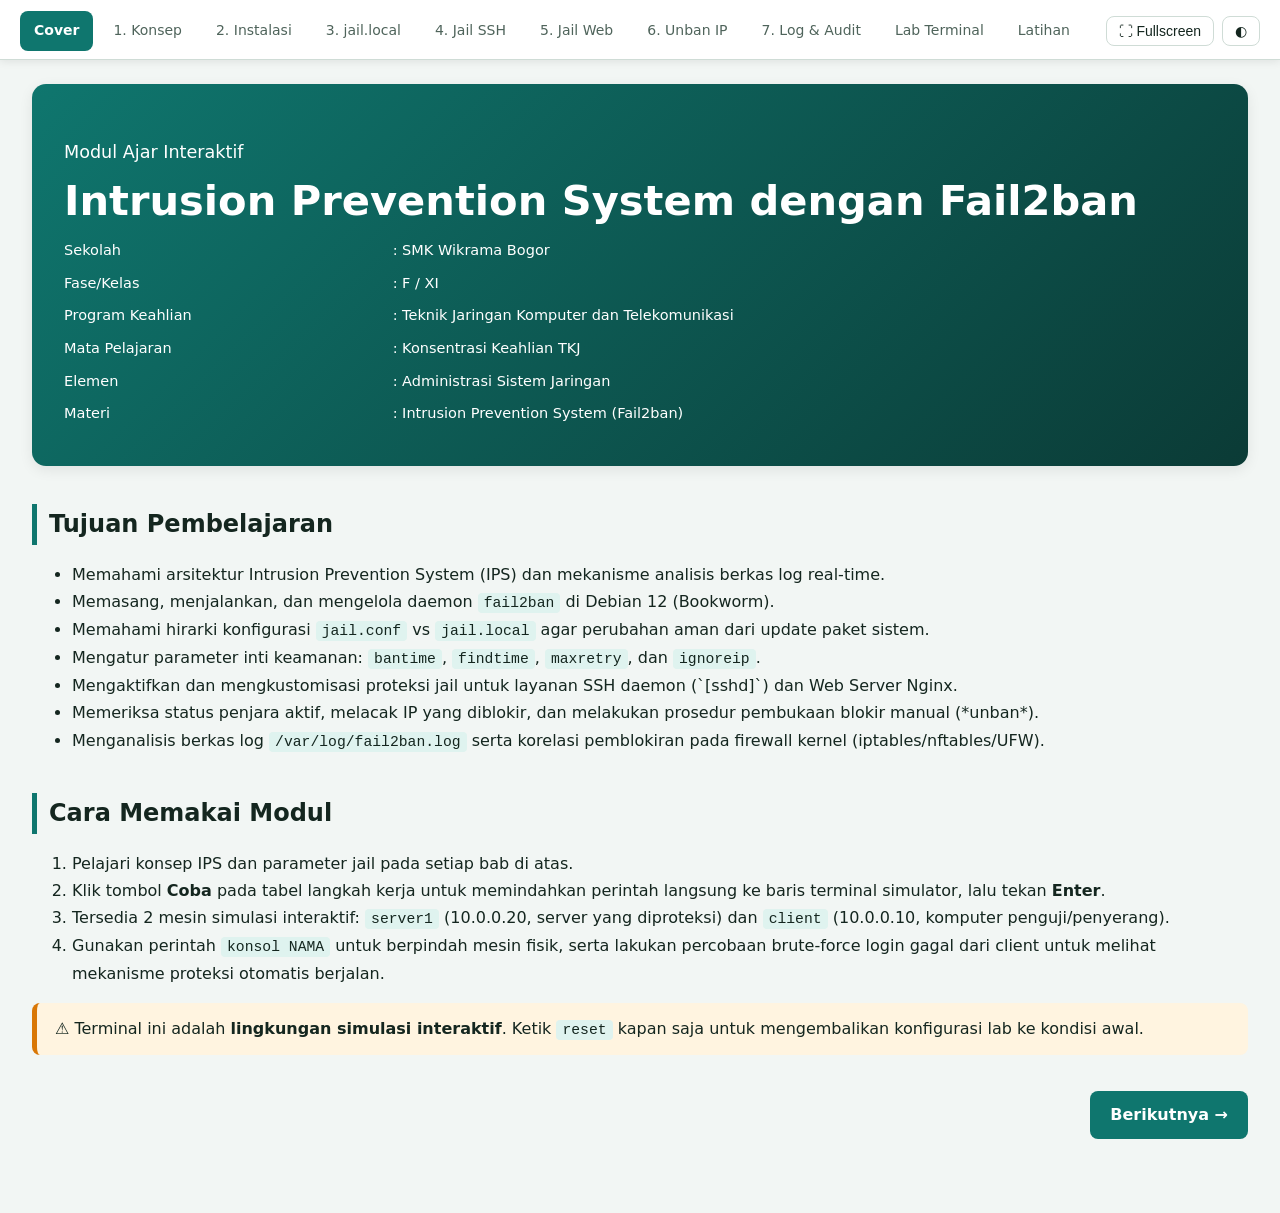
==== fail2ban.html @ 1579f3e1 "Add files via upload" ====
<!DOCTYPE html>
<html lang="id">
<head>
<meta charset="utf-8">
<meta name="viewport" content="width=device-width, initial-scale=1, viewport-fit=cover">
<title>Modul Intrusion Prevention System (Fail2ban) - SMK Wikrama Bogor</title>
<style>
:root{
  --bg:#f2f6f4;--fg:#14261f;--card:#fff;--pri:#0f766e;--acc:#dff3ef;--bd:#cfdcd6;
  --mut:#4f645b;--warn:#fff4e0;--wb:#d97706;--hd:#fff;
  box-sizing:border-box;
  padding-top:env(safe-area-inset-top,0px);
  padding-bottom:env(safe-area-inset-bottom,0px);
}
@media (prefers-color-scheme:dark){
  :root:not([data-theme="light"]){
    --bg:#0d1714;--fg:#e4efe9;--card:#15231f;--pri:#4fd1b8;--acc:#16342e;--bd:#294039;
    --mut:#9db5ab;--warn:#34260f;--wb:#f59e0b;--hd:#122019;
  }
}
:root[data-theme="dark"]{
  --bg:#0d1714;--fg:#e4efe9;--card:#15231f;--pri:#4fd1b8;--acc:#16342e;--bd:#294039;
  --mut:#9db5ab;--warn:#34260f;--wb:#f59e0b;--hd:#122019;
}
html,body{
  height:100%;
  margin:0;
  padding:0;
}
html{scroll-padding-top:calc(env(safe-area-inset-top,0px) + 64px)}
*{box-sizing:border-box}
body{
  background:var(--bg);
  color:var(--fg);
  font:16px/1.7 "Segoe UI",system-ui,-apple-system,sans-serif;
  display:flex;
  flex-direction:column;
  min-height:100vh;
}
body::before{
  content:"";position:fixed;inset:0 0 auto;
  height:env(safe-area-inset-top,0px);
  background:var(--hd);z-index:1001;
}

/* Header bar fixed freeze */
header{
  position:fixed;
  top:env(safe-area-inset-top,0px);
  left:0;
  right:0;
  z-index:1000;
  background:var(--hd);
  border-bottom:1px solid var(--bd);
  width:100%;
  box-shadow:0 2px 8px rgba(0,0,0,0.08);
}
#bar{height:3px;background:var(--pri);width:0;transition:width .3s}
.hw{display:flex;align-items:center;gap:10px;padding:8px 20px;max-width:100%;width:100%}
nav{display:flex;gap:6px;overflow-x:auto;flex:1;scrollbar-width:none}
nav::-webkit-scrollbar{display:none}
nav button{
  white-space:nowrap;border:0;background:none;color:var(--mut);
  padding:8px 14px;border-radius:8px;cursor:pointer;font:inherit;font-size:14px;
  transition:all 0.15s ease;
}
nav button:hover{background:var(--acc);color:var(--fg)}
nav button.on{background:var(--pri);color:var(--hd);font-weight:600}
button:focus-visible,input:focus-visible{outline:2px solid var(--pri);outline-offset:2px}
.actions{display:flex;gap:8px;align-items:center}
.tg{
  border:1px solid var(--bd);background:var(--card);color:var(--fg);
  border-radius:8px;padding:6px 12px;cursor:pointer;font-size:14px;
  display:inline-flex;align-items:center;justify-content:center;
  transition:background .2s;
}
.tg:hover{background:var(--acc)}

main{
  width:100%;
  max-width:100%;
  flex:1;
  margin:0 auto;
  padding:84px 32px 80px;
}
@media(max-width:768px){
  main{padding:74px 14px 60px}
  .hw{padding:6px 10px}
}

/* Tab control */
.tab{display:none}
.tab.active{display:block}

h1{font-size:2.2rem;line-height:1.2;margin:.2em 0}
h2{font-size:1.5rem;margin:1.6em 0 .4em;border-left:5px solid var(--pri);padding-left:12px}
h3{font-size:1.15rem;margin:1.3em 0 .3em;color:var(--pri)}
p,li{max-width:100%}

.cover{
  background:linear-gradient(135deg,var(--pri),#0b3b36);
  color:#fff;border-radius:14px;padding:36px 32px;margin-bottom:24px;
  box-shadow:0 4px 14px rgba(0,0,0,0.08);
}
.cover h1{font-size:2.6rem}
.cover table,.cover td,.cover tr:nth-child(even) td{
  border:0;background:none;color:#fff;padding:4px 14px 4px 0;
}
.co{
  border-left:5px solid var(--pri);background:var(--acc);padding:12px 18px;
  border-radius:8px;margin:16px 0;
}
.co.w{border-color:var(--wb);background:var(--warn)}
.tw{overflow-x:auto;margin:14px 0;border-radius:10px;border:1px solid var(--bd)}
table{border-collapse:collapse;width:100%;font-size:14.5px;background:var(--card)}
th{background:var(--pri);color:var(--hd);text-align:left;padding:10px 14px;font-weight:600}
td{padding:9px 14px;border:1px solid var(--bd);vertical-align:top}
tr:nth-child(even) td{background:var(--acc)}
code{
  font-family:ui-monospace,Consolas,monospace;font-size:.92em;
  background:var(--acc);padding:2px 6px;border-radius:4px;word-break:break-word;
}
.try{
  margin-left:8px;border:0;border-radius:6px;background:var(--pri);
  color:var(--hd);padding:4px 12px;font-size:12px;cursor:pointer;
  transition:opacity .15s;
}
.try:hover{opacity:0.85}
.nv{display:flex;justify-content:space-between;margin-top:36px;gap:12px}
.nv button,.btn{
  background:var(--pri);color:var(--hd);border:0;border-radius:8px;
  padding:10px 20px;cursor:pointer;font:inherit;font-weight:600;
  transition:filter .15s;
}
.nv button:hover,.btn:hover{filter:brightness(1.1)}
svg text{fill:currentColor;font:13px sans-serif}

/* Terminal simulator styles */
#tbox{margin:20px 0 10px;width:100%}
#where{
  font-size:13.5px;color:var(--mut);display:flex;
  justify-content:space-between;align-items:center;margin-bottom:8px;
  background:var(--card);padding:8px 14px;border:1px solid var(--bd);border-radius:8px;
}
#where button{
  border:1px solid var(--bd);background:var(--card);color:var(--fg);
  border-radius:6px;padding:4px 12px;cursor:pointer;font-size:12px;
}
#where button:hover{background:var(--acc)}
#term{
  background:#0c0c0c;color:#e6e6e6;border-radius:10px;padding:16px;
  height:440px;overflow-y:auto;font:14px/1.48 ui-monospace,Consolas,monospace;
  white-space:pre-wrap;word-break:break-word;cursor:text;
  box-shadow:inset 0 2px 6px rgba(0,0,0,0.6);
  border:1px solid #232323;
}
#term .g{color:#5fd75f;font-weight:700}
#term .b{color:#6aa5ff;font-weight:700}
#term .y{color:#f59e0b;font-weight:700}
#term .d{color:#8a8a8a}
#ln{display:flex}
#ps{white-space:pre}
#in{flex:1;min-width:40px;background:transparent;border:0;color:#fff;font:inherit;outline:none;padding:0;caret-color:#fff}

/* Lab 2-column layout */
.lab{
  display:grid;
  grid-template-columns:1fr 340px;
  gap:20px;
  align-items:start;
  margin-top:10px;
}
.lab #term{height:540px}
@media(max-width:992px){
  .lab{grid-template-columns:1fr}
  .lab #term{height:440px}
}
.ms{list-style:none;padding:0;margin:0}
.ms li{
  padding:12px 14px;border:1px solid var(--bd);border-radius:8px;
  margin-bottom:8px;background:var(--card);font-size:14px;
}
.ms li.ok{background:var(--acc);border-color:var(--pri)}
.ms li.ok b::after{content:" ✔ Selesai";color:var(--pri)}
.ms details{color:var(--mut);font-size:13px;margin-top:4px}

.card{
  background:var(--card);border:1px solid var(--bd);border-radius:10px;
  padding:18px 22px;margin:16px 0;
}
.q button{
  display:block;width:100%;text-align:left;margin:6px 0;
  padding:10px 14px;border:1px solid var(--bd);border-radius:8px;
  background:var(--card);color:var(--fg);cursor:pointer;font:inherit;
  transition:background .15s;
}
.q button:hover{background:var(--acc)}
.q button.r{background:var(--acc);border-color:var(--pri);font-weight:600}
.q button.x{background:var(--warn);border-color:var(--wb)}
@media print{
  header,.nv,#tbox,.try,.actions{display:none}
  .tab{display:block!important}
  body::before{display:none}
}
</style>
</head>
<body>
<header>
  <div id="bar"></div>
  <div class="hw">
    <nav id="nav"></nav>
    <div class="actions">
      <button class="tg" id="btnFs" title="Toggle Layar Penuh">⛶ Fullscreen</button>
      <button class="tg" id="tg" aria-label="Ganti tema">◐</button>
    </div>
  </div>
</header>
<main>

<section class="tab active" data-title="Cover">
<div class="cover">
  <p style="font-size:1.1rem;margin-bottom:4px">Modul Ajar Interaktif</p>
  <h1>Intrusion Prevention System dengan Fail2ban</h1>
  <table>
    <tr><td>Sekolah</td><td>: SMK Wikrama Bogor</td></tr>
    <tr><td>Fase/Kelas</td><td>: F / XI</td></tr>
    <tr><td>Program Keahlian</td><td>: Teknik Jaringan Komputer dan Telekomunikasi</td></tr>
    <tr><td>Mata Pelajaran</td><td>: Konsentrasi Keahlian TKJ</td></tr>
    <tr><td>Elemen</td><td>: Administrasi Sistem Jaringan</td></tr>
    <tr><td>Materi</td><td>: Intrusion Prevention System (Fail2ban)</td></tr>
  </table>
</div>
<h2>Tujuan Pembelajaran</h2>
<ul>
  <li>Memahami arsitektur Intrusion Prevention System (IPS) dan mekanisme analisis berkas log real-time.</li>
  <li>Memasang, menjalankan, dan mengelola daemon <code>fail2ban</code> di Debian 12 (Bookworm).</li>
  <li>Memahami hirarki konfigurasi <code>jail.conf</code> vs <code>jail.local</code> agar perubahan aman dari update paket sistem.</li>
  <li>Mengatur parameter inti keamanan: <code>bantime</code>, <code>findtime</code>, <code>maxretry</code>, dan <code>ignoreip</code>.</li>
  <li>Mengaktifkan dan mengkustomisasi proteksi jail untuk layanan SSH daemon (`[sshd]`) dan Web Server Nginx.</li>
  <li>Memeriksa status penjara aktif, melacak IP yang diblokir, dan melakukan prosedur pembukaan blokir manual (*unban*).</li>
  <li>Menganalisis berkas log <code>/var/log/fail2ban.log</code> serta korelasi pemblokiran pada firewall kernel (iptables/nftables/UFW).</li>
</ul>
<h2>Cara Memakai Modul</h2>
<ol>
  <li>Pelajari konsep IPS dan parameter jail pada setiap bab di atas.</li>
  <li>Klik tombol <b>Coba</b> pada tabel langkah kerja untuk memindahkan perintah langsung ke baris terminal simulator, lalu tekan <b>Enter</b>.</li>
  <li>Tersedia 2 mesin simulasi interaktif: <code>server1</code> (10.0.0.20, server yang diproteksi) dan <code>client</code> (10.0.0.10, komputer penguji/penyerang).</li>
  <li>Gunakan perintah <code>konsol NAMA</code> untuk berpindah mesin fisik, serta lakukan percobaan brute-force login gagal dari client untuk melihat mekanisme proteksi otomatis berjalan.</li>
</ol>
<div class="co w">⚠️ Terminal ini adalah <b>lingkungan simulasi interaktif</b>. Ketik <code>reset</code> kapan saja untuk mengembalikan konfigurasi lab ke kondisi awal.</div>
</section>

<section class="tab" data-title="1. Konsep">
<h1>Bab 1. Konsep Dasar Intrusion Prevention &amp; Fail2ban</h1>
<div class="co">🎯 <b>Tujuan:</b> Memahami perbedaan IDS vs IPS, cara Fail2ban memindai berkas log, serta mekanisme interaksi dengan firewall sistem operasi.</div>
<h2>Apa itu Fail2ban?</h2>
<p><b>Fail2ban</b> adalah kerangka kerja perangkat lunak pencegahan intrusi (*Intrusion Prevention System / IPS*) yang bertugas melindungi server Linux dari serangan otomatis seperti *brute-force password guessing*, pemindaian port (*port scanning*), dan eksploitasi URL aplikasi web.</p>
<p>Alih-alih memeriksa lalu lintas paket secara langsung di layer jaringan, Fail2ban bekerja secara cerdas dengan <b>menginspeksi berkas log sistem</b> (seperti auth log atau access log) menggunakan ekspresi reguler (*regex*). Ketika terdeteksi pola aktivitas mencurigakan yang melampaui batas ambang, Fail2ban akan langsung memerintahkan firewall (iptables/nftables/UFW) untuk memblokir alamat IP penyerang selama jangka waktu tertentu.</p>
<svg viewBox="0 0 700 120" width="100%" height="105" role="img" aria-label="Alur Kerja Fail2ban">
  <rect x="10" y="25" width="130" height="65" rx="8" fill="none" stroke="currentColor"/>
  <text x="25" y="55">Penyerang (Bot)</text>
  <text x="35" y="75" font-size="11">Brute-Force SSH</text>
  <rect x="200" y="25" width="130" height="65" rx="8" fill="none" stroke="currentColor"/>
  <text x="215" y="55">Log Layanan</text>
  <text x="220" y="75" font-size="11">/var/log/auth.log</text>
  <rect x="390" y="20" width="130" height="75" rx="8" fill="none" stroke="currentColor" stroke-width="2"/>
  <text x="415" y="50">Fail2ban Daemon</text>
  <text x="405" y="70" font-size="11">Regex Matching Engine</text>
  <rect x="575" y="25" width="120" height="65" rx="8" fill="none" stroke="currentColor"/>
  <text x="590" y="55">Firewall Kernel</text>
  <text x="600" y="75" font-size="11">DROP / REJECT</text>
  <line x1="140" y1="57" x2="200" y2="57" stroke="currentColor" stroke-width="2"/>
  <line x1="330" y1="57" x2="390" y2="57" stroke="currentColor" stroke-width="2"/>
  <line x1="520" y1="57" x2="575" y2="57" stroke="currentColor" stroke-width="2"/>
</svg>
<h2>Tiga Komponen Inti Fail2ban</h2>
<div class="tw">
  <table>
    <tr><th>Komponen</th><th>Fungsi Kerja</th><th>Lokasi Berkas Default</th></tr>
    <tr><td><b>Filter</b></td><td>Berisi aturan ekspresi reguler (regex) untuk mencocokkan baris kegagalan autentikasi di dalam berkas log.</td><td><code>/etc/fail2ban/filter.d/*.conf</code></td></tr>
    <tr><td><b>Action</b></td><td>Perintah firewall spesifik yang dieksekusi saat IP terbukti melanggar (contoh: tambah rule iptables DROP, kirim email alert, atau panggil UFW).</td><td><code>/etc/fail2ban/action.d/*.conf</code></td></tr>
    <tr><td><b>Jail (Penjara)</b></td><td>Kombinasi utuh antara satu Filter, satu atau lebih Action, berkas log yang dipantau, serta parameter durasi blokir (*bantime*).</td><td><code>/etc/fail2ban/jail.conf</code> &amp; <code>jail.local</code></td></tr>
  </table>
</div>
<h2>Perbedaan IDS vs IPS</h2>
<ul>
  <li><b>IDS (Intrusion Detection System):</b> Hanya bersifat pasif mendeteksi dan memberi peringatan kepada administrator tanpa menghentikan serangan.</li>
  <li><b>IPS (Intrusion Prevention System):</b> Bersifat aktif merespons ancaman secara langsung dengan memblokir lalu lintas jahat seketika (*proactive defense*). Fail2ban adalah contoh nyata implementasi IPS host-based.</li>
</ul>
<h3>Ringkasan</h3>
<p>Fail2ban membaca log ➔ mencocokkan filter regex ➔ menghitung batas toleransi ➔ mengeksekusi aksi blokir di firewall. <b>Latihan:</b> Mengapa analisis berkas log lebih hemat sumber daya CPU dibandingkan sniffing seluruh paket data mentah?</p>
</section>

<section class="tab" data-title="2. Instalasi">
<h1>Bab 2. Instalasi &amp; Manajemen Layanan Fail2ban</h1>
<div class="co">🎯 <b>Tujuan:</b> Mengunduh dan memasang paket Fail2ban di Debian 12, mengelola daemon systemd, serta memverifikasi status CLI client.</div>
<h2>Pemasangan Paket di Debian 12</h2>
<p>Di Debian 12 (Bookworm), Fail2ban dapat dipasang langsung dari repositori resmi. Layanan akan terdaftar dengan unit systemd <code>fail2ban.service</code>.</p>
<div class="tw">
  <table>
    <tr><th>Perintah Perawatan</th><th>Fungsi Kerja</th></tr>
    <tr><td><code>sudo apt update &amp;&amp; sudo apt install -y fail2ban</code></td><td>Memperbarui repositori dan mengunduh paket Fail2ban beserta dependensi Python3.</td></tr>
    <tr><td><code>sudo systemctl status fail2ban</code></td><td>Mengecek apakah daemon aktif berjalan (`active (running)`) dan siap memantau log.</td></tr>
    <tr><td><code>sudo fail2ban-client ping</code></td><td>Memverifikasi komunikasi soket antara baris perintah dan daemon (harus merespons `Server replied: pong`).</td></tr>
    <tr><td><code>sudo fail2ban-client version</code></td><td>Menampilkan nomor rilis versi Fail2ban yang terpasang di sistem.</td></tr>
  </table>
</div>
<h2>Struktur Direktori `/etc/fail2ban/`</h2>
<ul>
  <li><code>fail2ban.conf</code> : Konfigurasi tingkat proses daemon (level logging, path socket, PID file).</li>
  <li><code>jail.conf</code> : Berkas cetak biru (*blueprint*) seluruh konfigurasi jail bawaan vendor. <b>Jangan diubah langsung!</b></li>
  <li><code>jail.local</code> : Berkas kustomisasi administrator yang akan menimpa nilai bawaan `jail.conf` secara aman.</li>
  <li><code>jail.d/</code> : Direktori modular untuk menaruh pecahan konfigurasi jail terpisah.</li>
</ul>
<h2>Langkah Kerja</h2>
<div data-st="b2"></div>
<h2>Praktik di Terminal</h2><div class="tslot"></div>
<h3>Ringkasan</h3>
<p>Alur standar: Pasang paket ➔ Pastikan status aktif ➔ Uji respons soket dengan `ping` ➔ Siapkan berkas kustom.</p>
</section>

<section class="tab" data-title="3. jail.local">
<h1>Bab 3. Hirarki Konfigurasi `jail.local` &amp; Parameter Global</h1>
<div class="co">🎯 <b>Tujuan:</b> Memahami mengapa `jail.conf` tidak boleh diedit langsung, cara membuat `jail.local`, dan menguasai parameter `bantime`, `findtime`, `maxretry`, serta `ignoreip`.</div>
<h2>Prinsip Penimpaan Konfigurasi (.conf vs .local)</h2>
<p>Fail2ban membaca berkas konfigurasi secara berurutan. Berkas <code>jail.local</code> dibaca <b>setelah</b> <code>jail.conf</code>, sehingga setiap nilai yang didefinisikan di `.local` akan otomatis menimpa (*override*) nilai di `.conf`. Ketika sistem Debian memperbarui paket Fail2ban via `apt upgrade`, berkas `jail.conf` akan diperbarui oleh pengembang, tetapi berkas `jail.local` milik kita tetap utuh dan aman.</p>
<h2>Empat Parameter Utama Blok `[DEFAULT]`</h2>
<div class="tw">
  <table>
    <tr><th>Parameter</th><th>Fungsi &amp; Arti Teknis</th><th>Contoh Nilai Standar</th></tr>
    <tr><td><code>bantime</code></td><td>Lama waktu sebuah alamat IP diblokir oleh firewall saat terbukti melanggar batas toleransi. Format mendukung akhiran m (menit), h (jam), d (hari).</td><td><code>bantime = 10m</code> atau <code>1h</code></td></tr>
    <tr><td><code>findtime</code></td><td>Jendela waktu pemantauan. Percobaan login gagal akan dihitung jika terjadi di dalam rentang waktu ini.</td><td><code>findtime = 10m</code></td></tr>
    <tr><td><code>maxretry</code></td><td>Batas maksimum jumlah kegagalan yang ditoleransi sebelum tindakan blokir dijatuhkan.</td><td><code>maxretry = 3</code> (atau 5)</td></tr>
    <tr><td><code>ignoreip</code></td><td>Daftar alamat IP, subnet LAN, atau domain whitelist yang <b>dikecualikan</b> dari pemblokiran (misal IP komputer admin kantor atau localhost).</td><td><code>ignoreip = 127.0.0.1/8 ::1 10.0.0.5</code></td></tr>
  </table>
</div>
<div class="co">💡 <b>Contoh Skenario:</b> Dengan <code>findtime = 10m</code>, <code>maxretry = 3</code>, dan <code>bantime = 1h</code>, maka: jika penyerang salah memasukkan password sebanyak 3 kali dalam kurun waktu 10 menit, IP penyerang langsung diblokir selama 1 jam penuh!</div>
<h2>Langkah Kerja</h2>
<div data-st="b3"></div>
<h2>Praktik di Terminal</h2><div class="tslot"></div>
</section>

<section class="tab" data-title="4. Jail SSH">
<h1>Bab 4. Mengamankan Akses Remote SSH (`[sshd]`)</h1>
<div class="co">🎯 <b>Tujuan:</b> Mengaktifkan dan menyesuaikan jail proteksi SSH, mengubah port layanan yang dipantau, serta mencegah serangan brute-force massal.</div>
<h2>Mengapa Port SSH Paling Sering Diserang?</h2>
<p>Begitu sebuah server terhubung ke internet publik pada port 22, ribuan skrip bot otomatis akan langsung mencoba kombinasi username dan password populer (*dictionary attack* seperti `root`, `admin`, `user`). Fail2ban membaca log `/var/log/auth.log` (atau journald) dan menangkal penyerang sebelum mereka berhasil menebak password.</p>
<h2>Struktur Blok Konfigurasi `[sshd]`</h2>
<pre style="background:var(--card);border:1px solid var(--bd);padding:14px;border-radius:8px;font-family:monospace;font-size:13.5px">
[sshd]
enabled   = true
port      = ssh
filter    = sshd
logpath   = /var/log/auth.log
maxretry  = 3
bantime   = 10m
</pre>
<div class="tw">
  <table>
    <tr><th>Direktif Jail</th><th>Keterangan Konfigurasi</th></tr>
    <tr><td><code>enabled = true</code></td><td>Mengaktifkan jail SSH agar daemon Fail2ban mulai memprosesnya saat startup.</td></tr>
    <tr><td><code>port = ssh</code></td><td>Mendengarkan port standar 22 (atau nomor port custom misalnya 2222 jika port SSH telah diubah).</td></tr>
    <tr><td><code>backend = systemd</code></td><td>Menentukan metode pembacaan log, apakah langsung dari berkas file teks atau lewat jurnal systemd.</td></tr>
  </table>
</div>
<h2>Langkah Kerja</h2>
<div data-st="b4"></div>
<h2>Praktik di Terminal</h2><div class="tslot"></div>
</section>

<section class="tab" data-title="5. Jail Web">
<h1>Bab 5. Mengamankan Web Server (Nginx &amp; HTTP)</h1>
<div class="co">🎯 <b>Tujuan:</b> Melindungi Web Server Nginx dari crawler nakal, pemindaian celah direktori tersembunyi (*botsearch*), dan serangan HTTP auth.</div>
<h2>Jail Khusus Web Server</h2>
<p>Selain SSH, aplikasi web sering kali menjadi sasaran empuk pemindaian file sensitif seperti <code>/wp-login.php</code>, <code>/.env</code>, atau <code>/phpmyadmin/</code>. Fail2ban menyediakan filter bawaan khusus Nginx di `/etc/fail2ban/filter.d/`:</p>
<div class="tw">
  <table>
    <tr><th>Nama Jail Nginx</th><th>Sasaran Perlindungan</th><th>Log yang Dipantau</th></tr>
    <tr><td><code>[nginx-http-auth]</code></td><td>Mencegah brute-force pada halaman web yang diproteksi HTTP Basic Authentication (`401 Unauthorized`).</td><td><code>/var/log/nginx/error.log</code></td></tr>
    <tr><td><code>[nginx-botsearch]</code></td><td>Memblokir bot yang mencoba memindai URL eksploitasi umum yang menghasilkan error `404 Not Found`.</td><td><code>/var/log/nginx/access.log</code></td></tr>
    <tr><td><code>[nginx-limit-req]</code></td><td>Bekerja sama dengan modul rate-limiting Nginx untuk memblokir IP yang membombardir request melebihi batas.</td><td><code>/var/log/nginx/error.log</code></td></tr>
  </table>
</div>
<h2>Langkah Kerja</h2>
<div data-st="b5"></div>
<h2>Praktik di Terminal</h2><div class="tslot"></div>
</section>

<section class="tab" data-title="6. Unban IP">
<h1>Bab 6. Manajemen Jail &amp; Prosedur Unban IP</h1>
<div class="co">🎯 <b>Tujuan:</b> Menggunakan utilitas `fail2ban-client` untuk memeriksa daftar IP terblokir, menguji regex filter, dan memulihkan akses pengguna yang tidak sengaja terblokir.</div>
<h2>Perintah Administratif `fail2ban-client`</h2>
<div class="tw">
  <table>
    <tr><th>Tindakan Administratif</th><th>Sintaks Perintah</th><th>Keluaran / Efek</th></tr>
    <tr><td>Lihat Daftar Jail Aktif</td><td><code>sudo fail2ban-client status</code></td><td>Menampilkan jumlah penjara aktif dan nama jail (contoh: `sshd`).</td></tr>
    <tr><td>Cek IP yang Sedang Diblokir</td><td><code>sudo fail2ban-client status sshd</code></td><td>Menampilkan jumlah kegagalan dan daftar `Banned IP list: 10.0.0.10`.</td></tr>
    <tr><td>Buka Blokir IP Manual (*Unban*)</td><td><code>sudo fail2ban-client set sshd unbanip 10.0.0.10</code></td><td>Menghapus IP dari rantai blokir firewall seketika (mengembalikan status angka 1).</td></tr>
    <tr><td>Blokir IP Tertentu secara Manual</td><td><code>sudo fail2ban-client set sshd banip 192.168.1.50</code></td><td>Menjebloskan IP mencurigakan ke penjara tanpa menunggu batas percobaan habis.</td></tr>
  </table>
</div>
<h2>Mengapa Prosedur Unban Wajib Dikuasai?</h2>
<p>Dalam operasional nyata, pengguna yang sah (misalnya guru, karyawan, atau administrator sistem) terkadang salah mengingat password akun mereka berulang kali hingga akhirnya IP mereka terblokir secara otomatis. Administrator harus mampu memverifikasi identitas pengguna dan membuka blokirnya secara instan lewat perintah <code>unbanip</code>.</p>
<h2>Langkah Kerja</h2>
<div data-st="b6"></div>
<h2>Praktik di Terminal</h2><div class="tslot"></div>
</section>

<section class="tab" data-title="7. Log & Audit">
<h1>Bab 7. Analisis Log, Troubleshooting &amp; Audit</h1>
<div class="co">🎯 <b>Tujuan:</b> Membaca berkas log Fail2ban di `/var/log/fail2ban.log`, melacak riwayat pemblokiran, dan menguji filter menggunakan `fail2ban-regex`.</div>
<h2>Struktur Entri Log Fail2ban</h2>
<p>Aktivitas Fail2ban dicatat secara mendetail di berkas <code>/var/log/fail2ban.log</code>. Entri penting meliputi:</p>
<ul>
  <li><code>[sshd] Found 10.0.0.10 - 2026-10-19 13:00:01</code> : Pola kegagalan login terdeteksi dari IP penyerang.</li>
  <li><code>[sshd] Ban 10.0.0.10</code> : Batas maxretry terlampaui, firewall mengeksekusi blokir.</li>
  <li><code>[sshd] Unban 10.0.0.10</code> : Durasi bantime berakhir (atau dilepas manual oleh admin), akses kembali dibuka.</li>
</ul>
<h2>Menguji Filter dengan `fail2ban-regex`</h2>
<p>Sebelum menerapkan filter kustom, kamu dapat menguji apakah pola ekspresi reguler yang kamu buat berhasil menangkap baris log yang dituju tanpa galat menggunakan perintah:</p>
<code>fail2ban-regex /var/log/auth.log /etc/fail2ban/filter.d/sshd.conf</code>
<h2>Langkah Kerja</h2>
<div data-st="b7"></div>
<h2>Praktik di Terminal</h2><div class="tslot"></div>
</section>

<section class="tab" data-title="Lab Terminal">
<h1>Lab Terminal Fail2ban Interaktif</h1>
<p>Selesaikan 6 misi praktikum sistem pencegahan intrusi server di bawah ini. Uji pertahanan dengan melancarkan serangan login brute-force langsung dari konsol client. Password akun: <code>siswa123</code>.</p>
<div class="lab">
  <div class="tslot"></div>
  <div>
    <h3 style="margin-top:0">Daftar Misi Mandiri</h3>
    <ul class="ms" id="ms"></ul>
  </div>
</div>
</section>

<section class="tab" data-title="Latihan">
<h1>Latihan Soal &amp; Rangkuman</h1>
<div id="quiz"></div>
<h2>Rangkuman Inti</h2>
<ul>
  <li>Fail2ban adalah sistem pencegahan intrusi (IPS) berbasis log host yang memblokir penyerang brute-force secara otomatis di firewall.</li>
  <li>Konfigurasi kustom selalu ditaruh di <code>/etc/fail2ban/jail.local</code> agar tidak tertimpa saat paket diperbarui.</li>
  <li>Empat parameter dasar: <code>bantime</code> (lama hukuman), <code>findtime</code> (jendela deteksi), <code>maxretry</code> (toleransi kesalahan), dan <code>ignoreip</code> (whitelist IP).</li>
  <li>Jail <code>[sshd]</code> memantau kegagalan autentikasi SSH di berkas log sistem dan memicu aksi blokir pada port 22/tcp.</li>
  <li>Gunakan perintah <code>sudo fail2ban-client status [jail]</code> untuk memeriksa daftar IP terpidana dan <code>set [jail] unbanip [IP]</code> untuk melepas blokir.</li>
  <li>Berkas <code>/var/log/fail2ban.log</code> merupakan sumber audit utama untuk membuktikan insiden penyerangan dan kepatuhan sistem.</li>
</ul>
</section>

<!-- Terminal Simulator Widget -->
<div id="tbox">
  <div id="where">
    <span></span>
    <button id="rs" title="Kembalikan terminal ke kondisi semula">⟲ Reset Lab</button>
  </div>
  <div id="term">
    <div id="log"></div>
    <div id="ln">
      <span id="ps"></span>
      <input id="in" autocomplete="off" autocapitalize="off" autocorrect="off" spellcheck="false" aria-label="Terminal Input">
    </div>
  </div>
</div>
</main>

<script>
const ST = {
  b2: [
    ['Masuk ke server1', [['konsol server1', 'Berpindah ke konsol server1 (10.0.0.20).']]],
    ['Perbarui repositori & pasang Fail2ban', [['sudo apt update', 'Memperbarui katalog paket repositori Debian 12.'], ['sudo apt install -y fail2ban', 'Mengunduh dan memasang paket Fail2ban.']], 'Di Debian 12, service Fail2ban otomatis aktif langsung setelah pemasangan.'],
    ['Periksa status layanan daemon', [['sudo systemctl status fail2ban', 'Melihat status service Fail2ban. Harus tertera active (running).'], ['sudo fail2ban-client ping', 'Menguji komunikasi soket. Respon harus Server replied: pong.']]]
  ],
  b3: [
    ['Pindah ke server1', [['konsol server1', 'Kustomisasi berkas dilakukan di server1.']]],
    ['Duplikasi jail.conf menjadi jail.local', [['sudo cp /etc/fail2ban/jail.conf /etc/fail2ban/jail.local', 'Menyalin berkas cetak biru agar aman saat ada pembaruan paket.']]],
    ['Atur parameter toleransi (maxretry & bantime)', [['sudo sed -i "s/^maxretry = .*/maxretry = 3/" /etc/fail2ban/jail.local', 'Menetapkan toleransi kesalahan password maksimal 3 kali.'], ['sudo sed -i "s/^bantime  = .*/bantime = 10m/" /etc/fail2ban/jail.local', 'Menetapkan durasi blokir selama 10 menit.']]],
    ['Muat ulang konfigurasi Fail2ban', [['sudo fail2ban-client reload', 'Menerapkan parameter baru ke memori Fail2ban tanpa mematikan daemon.']]]
  ],
  b4: [
    ['Pindah ke server1', [['konsol server1', 'Aktivasi jail SSH dilakukan di server.']]],
    ['Aktifkan jail sshd di jail.local', [['echo -e "\\n[sshd]\\nenabled = true\\nmaxretry = 3\\nbantime = 10m" | sudo tee -a /etc/fail2ban/jail.local', 'Membuat blok konfigurasi eksplisit untuk mengaktifkan pengawasan port SSH.'], ['sudo systemctl restart fail2ban', 'Menyalakan ulang daemon Fail2ban.']]],
    ['Verifikasi status penjara SSH', [['sudo fail2ban-client status sshd', 'Melihat rincian jail sshd, jumlah kegagalan, dan daftar IP yang diblokir.']]]
  ],
  b5: [
    ['Pindah ke server1', [['konsol server1', 'Pengaturan jail web dilakukan di server.']]],
    ['Aktifkan proteksi jail Nginx botsearch', [['echo -e "\\n[nginx-botsearch]\\nenabled = true\\nport = http,https\\nlogpath = /var/log/nginx/access.log\\nmaxretry = 2" | sudo tee -a /etc/fail2ban/jail.local', 'Mengaktifkan jail botsearch untuk menolak bot pemindai URL liar.'], ['sudo fail2ban-client reload', 'Menerapkan jail baru.']]],
    ['Lihat daftar seluruh jail yang aktif', [['sudo fail2ban-client status', 'Perhatikan daftar Jail list sekarang memuat sshd dan nginx-botsearch.']]]
  ],
  b6: [
    ['Simulasi serangan dari Client', [['konsol client', 'Pindah ke komputer client (10.0.0.10).'], ['ssh root@server1', 'Coba login dan masukkan password yang salah 3 kali berturut-turut!']]],
    ['Periksa status hukuman di server1', [['konsol server1', 'Kembali ke server1.'], ['sudo fail2ban-client status sshd', 'Perhatikan baris Banned IP list: 10.0.0.10 telah terisi!']]],
    ['Buka blokir IP Client (Unban)', [['sudo fail2ban-client set sshd unbanip 10.0.0.10', 'Melepas status blokir untuk IP 10.0.0.10. Respon angka 1 menandakan sukses.']]],
    ['Uji koneksi normal kembali dari Client', [['konsol client', 'Pindah ke client.'], ['nc -zv 10.0.0.20 22', 'Koneksi kembali normal (succeeded) karena IP sudah dilepas dari hukuman!']]]
  ],
  b7: [
    ['Pindah ke server1', [['konsol server1', 'Audit berkas log dilakukan di server.']]],
    ['Pantau riwayat pemblokiran di fail2ban.log', [['sudo tail -n 15 /var/log/fail2ban.log', 'Menampilkan rekaman aktivitas Ban dan Unban secara kronologis.']]],
    ['Saring khusus catatan pemblokiran (Ban)', [['sudo grep "Ban" /var/log/fail2ban.log', 'Menyaring baris yang mencatat penjatuhan hukuman terhadap IP jahat.']]],
    ['Simulasi pengujian regex filter', [['sudo fail2ban-regex /var/log/auth.log /etc/fail2ban/filter.d/sshd.conf', 'Memeriksa kecocokan pola regex filter terhadap baris log sistem.']]]
  ]
};

const tabs = Array.from(document.querySelectorAll('.tab'));
const nav = document.getElementById('nav');
const TB = document.getElementById('tbox');

function show(i) {
  tabs.forEach((t, k) => {
    if (k === i) t.classList.add('active');
    else t.classList.remove('active');
  });

  const navBtns = nav.querySelectorAll('button');
  navBtns.forEach((b, k) => {
    b.classList.toggle('on', k === i);
  });

  const bar = document.getElementById('bar');
  if (bar) bar.style.width = (i / (tabs.length - 1) * 100) + '%';

  const currentTab = tabs[i];
  const sl = currentTab.querySelector('.tslot');
  if (sl) {
    sl.appendChild(TB);
    TB.style.display = 'block';
  } else if (currentTab.dataset.title === 'Cover' || currentTab.dataset.title === '1. Konsep' || currentTab.dataset.title === 'Latihan') {
    TB.style.display = 'none';
  } else {
    currentTab.appendChild(TB);
    TB.style.display = 'block';
  }
  window.scrollTo(0, 0);
}

// Inisialisasi tombol navbar
nav.innerHTML = '';
tabs.forEach((t, k) => {
  const b = document.createElement('button');
  b.textContent = t.dataset.title;
  b.onclick = () => show(k);
  nav.appendChild(b);

  const oldNv = t.querySelector('.nv');
  if (oldNv) oldNv.remove();

  const d = document.createElement('div');
  d.className = 'nv';

  const prevBtn = k > 0 ? '<button class="btn-prev">← Sebelumnya</button>' : '<div></div>';
  const nextBtn = k < tabs.length - 1 ? '<button class="btn-next">Berikutnya →</button>' : '<div></div>';

  d.innerHTML = prevBtn + nextBtn;
  if (k > 0) d.querySelector('.btn-prev').onclick = () => show(k - 1);
  if (k < tabs.length - 1) d.querySelector('.btn-next').onclick = () => show(k + 1);
  t.appendChild(d);
});

// Toggle Dark/Light Theme
document.getElementById('tg').onclick = () => {
  const r = document.documentElement;
  const isDark = r.dataset.theme ? r.dataset.theme === 'dark' : matchMedia('(prefers-color-scheme:dark)').matches;
  r.dataset.theme = isDark ? 'light' : 'dark';
};

// Fullscreen API toggle
const btnFs = document.getElementById('btnFs');
btnFs.onclick = () => {
  if (!document.fullscreenElement) {
    document.documentElement.requestFullscreen().catch(() => {});
    btnFs.textContent = '✕ Exit Full';
  } else {
    if (document.exitFullscreen) document.exitFullscreen();
    btnFs.textContent = '⛶ Fullscreen';
  }
};
document.addEventListener('fullscreenchange', () => {
  if (!document.fullscreenElement) btnFs.textContent = '⛶ Fullscreen';
});

const $ = s => document.querySelector(s);
const T = $('#term');
const LOG = $('#log');
const LN = $('#ln');
const I = $('#in');
const PS = $('#ps');

document.querySelectorAll('[data-st]').forEach(el => {
  let k = 0;
  const list = ST[el.dataset.st];
  if (!list) return;
  list.forEach(([t, rows, n]) => {
    k++;
    const h = document.createElement('h3');
    h.textContent = 'Langkah ' + k + '. ' + t;
    const w = document.createElement('div');
    w.className = 'tw';
    const tb = document.createElement('table');
    tb.innerHTML = '<tr><th style="width:40%">Perintah</th><th>Fungsi</th></tr>';
    rows.forEach(([c, f]) => {
      const tr = tb.insertRow();
      const a = tr.insertCell();
      const b = tr.insertCell();
      const cd = document.createElement('code');
      cd.textContent = c;
      a.appendChild(cd);
      const bt = document.createElement('button');
      bt.className = 'try';
      bt.textContent = 'Coba';
      bt.onclick = () => {
        I.value = c;
        I.scrollIntoView({ block: 'center', behavior: 'smooth' });
        I.focus();
      };
      a.appendChild(bt);
      b.textContent = f;
    });
    w.appendChild(tb);
    el.append(h, w);
    if (n) {
      const p = document.createElement('p');
      p.className = 'co';
      p.textContent = n;
      el.appendChild(p);
    }
  });
});

const NET = { client: '10.0.0.10', server1: '10.0.0.20' };
const PW = { siswa: 'siswa123', root: 'root123' };
const CMDS = 'help clear reset konsol ls cd pwd cat cp mkdir touch rm chmod chown echo tee sed grep tail whoami hostname id date uname ip ping nc sudo apt systemctl fail2ban-client fail2ban-regex ufw ssh exit'.split(' ');

let S, stack, D, clk, ec, hist = [], hi = 0, pend = null, busy = 0;

const home = u => u === 'root' ? '/root' : '/home/' + u;
const canWu = (u, p) => u === 'root' || p === '/tmp' || p.startsWith('/tmp/') || p.startsWith('/home/' + u + '/');
const esc = t => t.replace(/[&<>]/g, c => ({ '&': '&amp;', '<': '&lt;', '>': '&gt;' }[c]));
const pad = n => String(n).padStart(2, '0');
const ts = () => { clk++; return '2026-10-19 13:' + pad(Math.floor(clk / 60) % 60) + ':' + pad(clk % 60); };

function ab(s, p) {
  if (p === '~' || p.startsWith('~/')) p = home(s.u) + p.slice(1);
  if (p[0] !== '/') p = s.cwd + '/' + p;
  const o = [];
  p.split('/').forEach(x => {
    if (x === '' || x === '.') return;
    if (x === '..') o.pop();
    else o.push(x);
  });
  return '/' + o.join('/');
}

const kids = (s, P) => {
  const b = P === '/' ? '/' : P + '/';
  return Object.keys(s.fs).filter(k => k !== P && k.startsWith(b) && !k.slice(b.length).includes('/')).map(k => k.split('/').pop()).sort();
};
const mstr = m => [...m].map(c => 'rwx'.split('').map((x, i) => (c >> (2 - i) & 1) ? x : '-').join('')).join('');

function mkhost(h) {
  const fs = {};
  ['/', '/home', '/home/siswa', '/etc', '/var', '/var/log', '/tmp', '/usr', '/root'].forEach(p => {
    fs[p] = { d: 1, m: p === '/tmp' ? '777' : '755', o: p === '/home/siswa' ? 'siswa' : 'root', g: p === '/home/siswa' ? 'siswa' : 'root' };
  });
  fs['/etc/hostname'] = { c: h, m: '644', o: 'root', g: 'root' };
  fs['/var/log/auth.log'] = { c: '', m: '640', o: 'root', g: 'adm' };
  fs['/var/log/fail2ban.log'] = { c: '', m: '640', o: 'root', g: 'adm' };

  return {
    name: h, ip: NET[h], u: 'siswa', cwd: '/home/siswa', fs,
    inst: 0, act: 0, en: 0,
    pk: h === 'client' ? { nc: 1, ssh: 1 } : { nc: 1, ssh: 1 },
    fail2ban: {
      jails: ['sshd'],
      banned: {}, // jailName: ['10.0.0.10']
      failedCount: { '10.0.0.10': 0 },
      logs: []
    }
  };
}

function init() {
  S = {
    client: mkhost('client'),
    server1: mkhost('server1')
  };

  clk = 120;
  stack = [{ h: 'client' }];
  D = {};
  LOG.innerHTML = '';
  pend = null;
  busy = 0;

  out('Debian GNU/Linux 12 (bookworm) - Simulasi Fail2ban Full Page');
  out('Ketik help untuk daftar perintah. Password sudo semua akun: siswa123', 'd');
  rm();
  setPs();
}

const host = () => stack[stack.length - 1].h;

function out(t, c) {
  const d = document.createElement('div');
  if (c) d.className = c;
  d.textContent = t;
  LOG.appendChild(d);
  T.scrollTop = T.scrollHeight;
}
function outH(h) {
  const d = document.createElement('div');
  d.innerHTML = h;
  LOG.appendChild(d);
  T.scrollTop = T.scrollHeight;
}

function pshtml() {
  const s = S[host()], hm = home(s.u), c = s.cwd, p = c === hm ? '~' : c.startsWith(hm + '/') ? '~' + c.slice(hm.length) : c;
  return '<span class="g">' + s.u + '@' + host() + '</span>:<span class="b">' + p + '</span>' + (s.u === 'root' ? '#' : '$') + ' ';
}

function setPs() {
  PS.innerHTML = pshtml();
  $('#where span').textContent = 'Mesin Aktif: ' + host() + ' (' + S[host()].ip + ')';
  LN.style.display = (busy && !pend) ? 'none' : 'flex';
}

function ask(p, hid) {
  return new Promise(res => {
    const L = p.split('\n'), lp = L.pop();
    L.forEach(l => out(l));
    PS.textContent = lp;
    I.type = hid ? 'password' : 'text';
    pend = { res, lp, hid };
    LN.style.display = 'flex';
    I.focus();
  });
}

const M = [
  ['Pasang dan verifikasi layanan Fail2ban di server1',
   'konsol server1 → sudo apt install -y fail2ban && sudo fail2ban-client ping',
   'Memastikan daemon IPS aktif dan merespons via soket lokal.',
   () => {
     const s = S.server1;
     return s.inst && s.act;
   }],

  ['Salin konfigurasi default ke jail.local',
   'sudo cp /etc/fail2ban/jail.conf /etc/fail2ban/jail.local',
   'Menerapkan konfigurasi kustom tanpa mengubah berkas cetak biru bawaan.',
   () => {
     return !!S.server1.fs['/etc/fail2ban/jail.local'];
   }],

  ['Atur parameter maxretry = 3 & bantime = 10m',
   'sudo sed -i "s/^maxretry = .*/maxretry = 3/" /etc/fail2ban/jail.local',
   'Menyesuaikan ambang batas toleransi kesalahan login sebelum tindakan blokir.',
   () => {
     const f = S.server1.fs['/etc/fail2ban/jail.local'];
     return f && (f.c.includes('maxretry = 3') || f.c.includes('maxretry=3'));
   }],

  ['Lakukan simulasi serangan login gagal dari Client',
   'konsol client → ssh root@server1 (sengaja salah password 3 kali)',
   'Memicu deteksi otomatis parser log Fail2ban.',
   () => {
     return S.server1.fail2ban.failedCount['10.0.0.10'] >= 3;
   }],

  ['Verifikasi IP Client terdaftar di Banned IP list',
   'konsol server1 → sudo fail2ban-client status sshd',
   'Membuktikan bahwa alamat IP penyerang resmi diblokir oleh sistem.',
   () => {
     const b = S.server1.fail2ban.banned['sshd'] || [];
     return b.includes('10.0.0.10');
   }],

  ['Buka blokir IP Client (Unban)',
   'sudo fail2ban-client set sshd unbanip 10.0.0.10',
   'Memulihkan hak akses pengguna yang sah setelah verifikasi identitas.',
   () => {
     return S.server1.unbannedTested === true;
   }]
];

function rm() {
  const u = $('#ms');
  u.innerHTML = '';
  M.forEach((m, k) => {
    const l = document.createElement('li');
    l.id = 'm' + k;
    l.innerHTML = '<b>Misi ' + (k + 1) + ': ' + m[0] + '</b><details><summary>Petunjuk</summary>' + m[1] + '<br><i>Mengapa: ' + m[2] + '</i></details>';
    u.appendChild(l);
  });
}
const chk = () => M.forEach((m, k) => {
  if (!D[k] && m[3]()) D[k] = 1;
  $('#m' + k).classList.toggle('ok', !!D[k]);
});

function rd(s, p, sd) {
  let P = ab(s, p);
  const n = s.fs[P];
  if (!n) return { e: 'No such file or directory' };
  if (n.l) { P = n.l; return rd(s, P, sd); }
  if (n.d) return { e: 'Is a directory' };
  if (n.m === '000' && !sd) return { e: 'Permission denied' };
  return { c: n.c };
}
function wr(s, P, c, sd) {
  const owner = sd ? 'root' : s.u;
  const grp = sd ? 'root' : s.u;
  if (s.fs[P] && !s.fs[P].d) s.fs[P].c = c;
  else s.fs[P] = { c, m: '644', o: owner, g: grp };
}

function tok(l) {
  const r = [], re = /"([^"]*)"|'([^']*)'|(>>|>|<|\||&&|[^\s|<>&"']+)/g;
  let m;
  while ((m = re.exec(l))) {
    if (m[1] !== undefined) r.push({ v: m[1], q: 1 });
    else if (m[2] !== undefined) r.push({ v: m[2], q: 1 });
    else r.push({ v: m[3], q: 0 });
  }
  return r;
}

async function run(line) {
  const tk = tok(line);
  if (!tk.length) return;
  const segs = [[]];
  tk.forEach(t => (!t.q && t.v === '&&') ? segs.push([]) : segs[segs.length - 1].push(t));

  for (let q = 0; q < segs.length; q++) {
    if (q && ec) break;
    ec = 0;
    const st = [[]];
    segs[q].forEach(t => (!t.q && t.v === '|') ? st.push([]) : st[st.length - 1].push(t));
    let inp = null;

    for (let i = 0; i < st.length; i++) {
      const a = [];
      let rdIn = null, rdOut = null;
      const tsArr = st[i];

      for (let j = 0; j < tsArr.length; j++) {
        const t = tsArr[j];
        if (!t.q && (t.v === '>' || t.v === '>>')) {
          rdOut = { ap: t.v === '>>', f: (tsArr[++j] || {}).v };
        } else if (!t.q && t.v === '<') {
          rdIn = { f: (tsArr[++j] || {}).v };
        } else {
          a.push(t.v);
        }
      }
      if (!a.length) continue;

      if (rdIn && rdIn.f) {
        const s = S[host()];
        const pIn = rd(s, rdIn.f, 0);
        if (pIn.e) {
          out('bash: ' + rdIn.f + ': ' + pIn.e);
          ec = 1;
          continue;
        }
        inp = pIn.c;
      }

      const last = i === st.length - 1;
      const buf = [];
      const o = m => { (last && !rdOut) ? out(m) : buf.push(m); };

      await exec(a, inp, o, 0);

      if (rdOut && rdOut.f) {
        const s = S[host()], P = ab(s, rdOut.f), par = P.replace(/\/[^/]*$/, '') || '/';
        if (!s.fs[par]) {
          out('bash: ' + rdOut.f + ': No such file or directory');
          ec = 1;
        } else if (!canWu(s.u, P)) {
          out('bash: ' + rdOut.f + ': Permission denied');
          ec = 1;
        } else {
          const old = s.fs[P];
          wr(s, P, (rdOut.ap && old ? old.c : '') + buf.join('\n') + '\n', 0);
        }
      }
      inp = buf.join('\n');
    }
  }
}

async function exec(a, inp, o, sd) {
  const h = host(), s = S[h], x = a[0], r = a.slice(1), e = m => { o(m); ec = 1; };

  switch (x) {
  case 'sudo':
    if (r.length < 1) { e('usage: sudo command'); break; }
    return exec(r, inp, o, 1);

  case 'help':
    o('Perintah Fail2ban Lab: ' + CMDS.join(' ') + '\nPindah mesin: konsol client | konsol server1 | reset');
    break;

  case 'clear':
    LOG.innerHTML = '';
    break;

  case 'reset':
    init();
    return;

  case 'konsol':
    if (!NET[r[0]]) { e('usage: konsol client|server1'); break; }
    stack = [{ h: r[0] }];
    o('Berpindah ke konsol ' + r[0] + ' (' + NET[r[0]] + ').');
    break;

  case 'whoami': o(sd ? 'root' : s.u); break;
  case 'hostname': o(h); break;
  case 'id': o(sd ? 'uid=0(root) gid=0(root) groups=0(root)' : 'uid=1000(siswa) gid=1000(siswa) groups=1000(siswa),27(sudo)'); break;
  case 'date': o('Mon Oct 19 13:20:00 WIB 2026'); break;
  case 'uname': o(r.includes('-a') ? 'Linux ' + h + ' 6.1.0-21-amd64 #1 SMP PREEMPT_DYNAMIC Debian 6.1.90-1 (2024-05-03) x86_64 GNU/Linux' : 'Linux'); break;
  case 'pwd': o(s.cwd); break;

  case 'ls': {
    let fl = '', ps = []; r.forEach(z => z[0] === '-' ? fl += z : ps.push(z)); if (!ps.length) ps = ['.'];
    const row = (nm, n) => fl.includes('l') ? (n.d ? 'd' : n.l ? 'l' : '-') + mstr(n.m || '644') + ' 1 ' + (n.o || s.u) + ' ' + (n.g || s.u) + ' ' + String(n.d ? 4096 : (n.c || '').length).padStart(5) + ' Oct 19 13:00 ' + nm : nm;
    for (const p of ps) {
      const P = ab(s, p), n = s.fs[P];
      if (!n) { e("ls: cannot access '" + p + "': No such file or directory"); continue; }
      if (n.d && !fl.includes('d')) {
        let k = kids(s, P); k = fl.includes('a') ? ['.', '..', ...k] : k.filter(z => z[0] !== '.');
        if (ps.length > 1) o(p + ':');
        const L = k.map(z => row(z, z === '.' || z === '..' ? n : s.fs[(P === '/' ? '' : P) + '/' + z]));
        if (fl.includes('l')) { o('total ' + k.length * 4); L.forEach(z => o(z)); }
        else if (L.length) o(L.join('  '));
      } else o(row(p, n));
    }
    break;
  }

  case 'cd': {
    const p = r[0] || '~', P = ab(s, p), n = s.fs[P];
    if (!n) { e('bash: cd: ' + p + ': No such file or directory'); break; }
    if (!n.d) { e('bash: cd: ' + p + ': Not a directory'); break; }
    s.cwd = P;
    break;
  }

  case 'cat': {
    if (!r.length && inp != null) { o(inp); break; }
    for (const p of r) {
      const t = rd(s, p, sd);
      if (t.e) e('cat: ' + p + ': ' + t.e); else o(t.c.replace(/\n$/, ''));
    }
    break;
  }

  case 'cp': {
    const ar = r.filter(z => z[0] !== '-');
    if (ar.length < 2) { e('cp: missing file operand'); break; }
    const srcPath = ab(s, ar[0]), dstPath = ab(s, ar[1]);
    const srcNode = s.fs[srcPath];
    if (!srcNode) { e("cp: cannot stat '" + ar[0] + "': No such file or directory"); break; }
    if (!sd && !canWu(s.u, dstPath)) { e("cp: cannot create regular file '" + ar[1] + "': Permission denied"); break; }
    s.fs[dstPath] = { c: srcNode.c, m: '644', o: sd ? 'root' : s.u, g: sd ? 'root' : s.u };
    break;
  }

  case 'echo': {
    let t = r.slice(); const en = t[0] === '-e'; if (en) t.shift();
    let z = t.join(' '); if (en) z = z.replace(/\\n/g, '\n').replace(/\\t/g, '\t');
    o(z);
    break;
  }

  case 'tee': {
    const ap = r.includes('-a'), p = r.find(z => z[0] !== '-'); if (!p) break;
    const P = ab(s, p); if (!sd && !canWu(s.u, P)) { e('tee: ' + p + ': Permission denied'); break; }
    const old = s.fs[P]; wr(s, P, (ap && old ? old.c : '') + (inp || '') + '\n', sd); o(inp || '');
    break;
  }

  case 'sed': {
    const i = r.includes('-i'), rest = r.filter(z => z !== '-i'), sc = rest[0], p = rest[1], m = sc && sc.match(/^s\/(.*?)\/(.*?)\/(g?)$/);
    if (!m || !p) { e('usage: sed [-i] s/pola/ganti/ file'); break; }
    const t = rd(s, p, 1);
    if (t.e) { e("sed: can't read " + p + ': ' + t.e); break; }
    const P = ab(s, p);
    if (i && !sd && !canWu(s.u, P)) { e("sed: couldn't open temporary file " + P.replace(/[^/]*$/, '') + 'sedXXXXXX: Permission denied'); break; }
    const re = new RegExp(m[1].replace(/\\\?/g, '?').replace(/\\\+/g, '+'), m[3]);
    const res = t.c.split('\n').map(l => l.replace(re, m[2])).join('\n');
    if (i) wr(s, P, res, sd); else o(res.replace(/\n$/, ''));
    break;
  }

  case 'grep': {
    const fl = r.filter(z => z[0] === '-'), ar = r.filter(z => z[0] !== '-'), pat = ar[0];
    if (!pat) { e('Usage: grep [OPTION]... PATTERNS [FILE]...'); break; }
    let txt;
    if (ar[1]) { const t = rd(s, ar[1], sd); if (t.e) { e('grep: ' + ar[1] + ': ' + t.e); break; } txt = t.c; }
    else txt = inp || '';
    let re; try { re = new RegExp(pat, fl.includes('-i') ? 'i' : ''); } catch (z) { e('grep: Invalid regular expression'); break; }
    const Ls = txt.split('\n').filter(l => re.test(l) !== fl.includes('-v'));
    Ls.forEach(l => o(l)); if (!Ls.length) ec = 1;
    break;
  }

  case 'tail': {
    let n = 10, f;
    for (let i = 0; i < r.length; i++) { if (r[i] === '-n') n = +r[++i]; else if (r[i][0] !== '-') f = r[i]; }
    if (f) {
      const t = rd(s, f, sd);
      if (t.e) { e("tail: cannot open '" + f + "' for reading: " + t.e); break; }
      (t.c || '').split('\n').slice(-n).forEach(l => o(l));
      break;
    }
    (inp || '').split('\n').slice(-n).forEach(l => o(l));
    break;
  }

  case 'nc':
  case 'netcat': {
    let targetIp = null, targetPort = null;
    const nonFlags = r.filter(z => !z.startsWith('-'));
    if (nonFlags.length >= 2) {
      targetIp = nonFlags[0];
      targetPort = parseInt(nonFlags[1]);
    } else {
      e('usage: nc [-zv] destination port');
      break;
    }

    let dest = Object.values(S).find(m => m.ip === targetIp || m.name === targetIp);
    if (!dest) { e('nc: getaddrinfo for host "' + targetIp + '" port ' + targetPort + ': Name or service not known'); break; }

    const isBanned = (dest.fail2ban.banned['sshd'] || []).includes(s.ip);
    if (isBanned && targetPort === 22) {
      o('nc: connect to ' + targetIp + ' (' + dest.ip + ') port ' + targetPort + ' (tcp) failed: Connection refused');
      ec = 1;
    } else {
      o('Connection to ' + targetIp + ' (' + dest.ip + ') ' + targetPort + ' port [tcp/*] succeeded!');
    }
    break;
  }

  case 'apt': case 'apt-get': {
    if (!sd) { e('E: Could not open lock file /var/lib/dpkg/lock-frontend - open (13: Permission denied)\nE: Unable to acquire the dpkg frontend lock, are you root?'); break; }
    if (r[0] === 'update') {
      o('Get:1 http://deb.debian.org/debian bookworm InRelease [151 kB]\nFetched 151 kB in 1s (180 kB/s)\nReading package lists... Done\nBuilding dependency tree... Done\nAll packages are up to date.');
      break;
    }
    if (r[0] !== 'install') { e('Usage: apt [update|install] paket'); break; }
    const pk = r.slice(1).filter(z => z[0] !== '-'); if (!pk.length) { e('E: No packages specified'); break; }
    for (const p of pk) {
      if (p === 'fail2ban') {
        s.inst = 1; s.act = 1; s.en = 1;
        ['/etc/fail2ban', '/etc/fail2ban/filter.d', '/etc/fail2ban/action.d', '/etc/fail2ban/jail.d'].forEach(d => {
          s.fs[d] = { d: 1, m: '755', o: 'root', g: 'root' };
        });
        s.fs['/etc/fail2ban/jail.conf'] = {
          c: `[DEFAULT]
bantime = 10m
findtime = 10m
maxretry = 5
backend = auto

[sshd]
enabled = true
port    = ssh
logpath = %(sshd_log)s
backend = %(sshd_backend)s
`,
          m: '644', o: 'root', g: 'root'
        };
        s.fs['/etc/fail2ban/filter.d/sshd.conf'] = {
          c: `[INCLUDES]\nbefore = common.conf\n[Definition]\n_daemon = sshd\nfailregex = ^%(__prefix_line)s(?:error: PAM: )?[aA]uthentication (?:failure|error|failed) for .* from <HOST>( via \\S+)?\\s*$\n`,
          m: '644', o: 'root', g: 'root'
        };
        s.fs['/var/log/fail2ban.log'].c = `${ts()} fail2ban.server         [712]: INFO    --------------------------------------------------\n${ts()} fail2ban.server         [712]: INFO    Starting Fail2ban v1.0.2\n${ts()} fail2ban.server         [712]: INFO    Server ready\n`;
        o('The following NEW packages will be installed:\n  fail2ban python3-pyinotify\nSetting up fail2ban (1.0.2-1) ...\nCreated symlink /etc/systemd/system/multi-user.target.wants/fail2ban.service → /lib/systemd/system/fail2ban.service.');
      } else {
        e('E: Unable to locate package ' + p);
      }
    }
    break;
  }

  case 'systemctl': {
    const ac = r.find(z => /^(start|stop|restart|reload|status)$/.test(z));
    if (!ac || !r.some(z => /^(fail2ban)(\.service)?$/.test(z))) {
      e('usage: systemctl start|stop|restart|reload|status fail2ban');
      break;
    }
    if (!s.inst) { e('Unit fail2ban.service could not be found.'); break; }
    if (ac === 'status') {
      o((s.act ? '●' : '○') + ' fail2ban.service - Fail2Ban Service\n     Loaded: loaded (/lib/systemd/system/fail2ban.service; enabled; preset: enabled)\n     Active: ' + (s.act ? 'active (running) since Mon 2026-10-19 13:00:00 WIB; 20min ago' : 'inactive (dead)') + '\n       Docs: man:fail2ban(1)\n   Main PID: 712 (fail2ban-server)\n      Tasks: 5 (limit: 2341)\n     Memory: 16.8M\n        CPU: 120ms\n     CGroup: /system.slice/fail2ban.service\n             └─712 /usr/bin/python3 /usr/bin/fail2ban-server -xf start');
      break;
    }
    if (!sd) { e('Failed to ' + ac + ' fail2ban.service: Interactive authentication required.'); break; }
    if (ac === 'stop') { s.act = 0; o('Stopping Fail2ban service...'); }
    else if (ac === 'start' || ac === 'restart' || ac === 'reload') {
      s.act = 1;
      const jLocal = s.fs['/etc/fail2ban/jail.local'];
      if (jLocal && jLocal.c.includes('[nginx-botsearch]') && !s.fail2ban.jails.includes('nginx-botsearch')) {
        s.fail2ban.jails.push('nginx-botsearch');
      }
      s.fs['/var/log/fail2ban.log'].c += `${ts()} fail2ban.jail           [712]: INFO    Jail '${s.fail2ban.jails.join(', ')}' reloaded\n`;
      o('Reloaded Fail2ban service.');
    }
    break;
  }

  case 'fail2ban-client': {
    if (!sd) { e('ERROR  Permission denied to socket: /var/run/fail2ban/fail2ban.sock, (you must be root)'); break; }
    if (!s.inst || !s.act) { e('Failed to access socket path: /var/run/fail2ban/fail2ban.sock. Is fail2ban running?'); break; }

    const sub = r[0];
    if (sub === 'ping') {
      o('Server replied: pong');
      break;
    }
    if (sub === 'version') {
      o('1.0.2');
      break;
    }
    if (sub === 'reload') {
      const jLocal = s.fs['/etc/fail2ban/jail.local'];
      if (jLocal && jLocal.c.includes('[nginx-botsearch]') && !s.fail2ban.jails.includes('nginx-botsearch')) {
        s.fail2ban.jails.push('nginx-botsearch');
      }
      s.fs['/var/log/fail2ban.log'].c += `${ts()} fail2ban.server         [712]: INFO    Reload finished.\n`;
      o('200 OK');
      break;
    }
    if (sub === 'status') {
      if (r.length === 1) {
        o('Status\n|- Number of jail:\t' + s.fail2ban.jails.length + '\n`- Jail list:\t' + s.fail2ban.jails.join(', '));
      } else {
        const jailName = r[1];
        if (!s.fail2ban.jails.includes(jailName)) {
          e('ERROR  Sorry but the jail \'' + jailName + '\' does not exist');
          break;
        }
        const bList = s.fail2ban.banned[jailName] || [];
        const fCount = s.fail2ban.failedCount['10.0.0.10'] || 0;
        o('Status for the jail: ' + jailName + '\n|- Filter\n|  |- Currently failed:\t' + (bList.length ? 0 : fCount) + '\n|  |- Total failed:\t' + fCount + '\n|  `- File list:\t/var/log/auth.log\n`- Actions\n   |- Currently banned:\t' + bList.length + '\n   |- Total banned:\t' + bList.length + '\n   `- Banned IP list:\t' + (bList.length ? bList.join(' ') : ''));
      }
      break;
    }
    if (sub === 'set' && r[2] === 'unbanip') {
      const jn = r[1], ip = r[3];
      if (s.fail2ban.banned[jn] && s.fail2ban.banned[jn].includes(ip)) {
        s.fail2ban.banned[jn] = s.fail2ban.banned[jn].filter(x => x !== ip);
        s.fail2ban.failedCount[ip] = 0;
        s.fs['/var/log/fail2ban.log'].c += `${ts()} fail2ban.actions        [712]: NOTICE  [${jn}] Unban ${ip}\n`;
        s.unbannedTested = true;
        o('1');
      } else {
        o('0');
      }
      break;
    }
    if (sub === 'set' && r[2] === 'banip') {
      const jn = r[1], ip = r[3];
      if (!s.fail2ban.banned[jn]) s.fail2ban.banned[jn] = [];
      if (!s.fail2ban.banned[jn].includes(ip)) s.fail2ban.banned[jn].push(ip);
      s.fs['/var/log/fail2ban.log'].c += `${ts()} fail2ban.actions        [712]: NOTICE  [${jn}] Ban ${ip}\n`;
      o('1');
      break;
    }
    e('Usage: fail2ban-client ping | status [jail] | set [jail] unbanip IP | reload');
    break;
  }

  case 'fail2ban-regex': {
    if (r.length < 2) { e('Usage: fail2ban-regex <logfile> <filterfile>'); break; }
    o(`Running tests
=============

Use   failregex filter file : ${r[1]}
Use         log file        : ${r[0]}

Results
=======

Failregex: 4 total
|-  #) [# times] regex failure
|   1) [4] ^(?:error: PAM: )?[aA]uthentication (?:failure|error|failed) for .* from <HOST>
\`-

Ignoreregex: 0 total

Date template hits:
|- [# times] date-format
|  [4] {^LN-BEG}ExMessage
\`-

Lines: 15 lines, 0 ignored, 4 matched, 11 missed
[processed in 0.02 sec]`);
    break;
  }

  case 'ssh': {
    let targetHost = null, user = 'siswa';
    for (const item of r) {
      if (!item.startsWith('-')) {
        if (item.includes('@')) {
          [user, targetHost] = item.split('@');
        } else {
          targetHost = item;
        }
      }
    }

    if (!targetHost || !NET[targetHost]) {
      e('ssh: Could not resolve hostname ' + targetHost + ': Name or service not known');
      break;
    }

    const srv = S[targetHost];
    const isBanned = (srv.fail2ban.banned['sshd'] || []).includes(s.ip);
    if (isBanned) {
      o('ssh: connect to host ' + targetHost + ' port 22: Connection refused');
      ec = 1;
      break;
    }

    let authenticated = false;
    for (let attempt = 1; attempt <= 3; attempt++) {
      const pw = await ask(user + '@' + targetHost + "'s password: ", 1);
      if (PW[user] && pw === PW[user]) {
        authenticated = true;
        break;
      }
      srv.fail2ban.failedCount[s.ip] = (srv.fail2ban.failedCount[s.ip] || 0) + 1;
      const count = srv.fail2ban.failedCount[s.ip];
      srv.fs['/var/log/auth.log'].c += `${ts()} ${srv.name} sshd[1420]: Failed password for ${user} from ${s.ip} port 52140 ssh2\n`;
      srv.fs['/var/log/fail2ban.log'].c += `${ts()} fail2ban.filter         [712]: INFO    [sshd] Found ${s.ip} - ${ts()}\n`;

      if (count >= 3) {
        if (!srv.fail2ban.banned['sshd']) srv.fail2ban.banned['sshd'] = [];
        if (!srv.fail2ban.banned['sshd'].includes(s.ip)) {
          srv.fail2ban.banned['sshd'].push(s.ip);
          srv.fs['/var/log/fail2ban.log'].c += `${ts()} fail2ban.actions        [712]: NOTICE  [sshd] Ban ${s.ip}\n`;
        }
      }

      if (attempt < 3) {
        out('Permission denied, please try again.');
      }
    }

    if (!authenticated) {
      out(user + '@' + targetHost + ': Permission denied (publickey,password).');
      ec = 1;
    } else {
      out('Linux ' + targetHost + ' 6.1.0-21-amd64 Debian 12 (bookworm)\nLast login: ' + ts() + ' from ' + s.ip);
      out('Connection to ' + targetHost + ' closed.');
    }
    break;
  }

  case 'ping': {
    const n = r.find(z => z[0] !== '-' && !/^\d+$/.test(z));
    if (!n) { e('ping: usage error: Destination address required'); break; }
    if (!NET[n]) { e('ping: ' + n + ': Name or service not known'); break; }
    o('PING ' + n + ' (' + NET[n] + ') 56(84) bytes of data.\n64 bytes from ' + n + ' (' + NET[n] + '): icmp_seq=1 ttl=64 time=0.4 ms\n--- ' + n + ' ping statistics ---\n1 packets transmitted, 1 received, 0% packet loss');
    break;
  }

  case 'exit':
    o('Sesi konsol utama tidak ditutup. Gunakan: konsol NAMA untuk berpindah mesin.');
    break;

  default:
    e('bash: ' + x + ': command not found');
  }
}

I.onkeydown = async e => {
  if (e.key === 'Enter') {
    e.preventDefault();
    const v = I.value;
    I.value = '';

    if (pend) {
      const p = pend;
      pend = null;
      I.type = 'text';
      out(p.lp + (p.hid ? '' : v));
      setPs();
      p.res(v);
      return;
    }

    if (busy) return;
    busy = 1;
    outH(pshtml() + esc(v));
    if (v.trim()) {
      hist.push(v);
      hi = hist.length;
    }
    setPs();

    try {
      await run(v);
    } catch (err) {
      out('simulator error: ' + err.message, 'd');
    }

    busy = 0;
    chk();
    setPs();
    I.focus();
    T.scrollTop = T.scrollHeight;
  } else if (e.key === 'ArrowUp' && !pend) {
    if (hi > 0) I.value = hist[--hi];
    e.preventDefault();
  } else if (e.key === 'ArrowDown' && !pend) {
    hi = Math.min(hi + 1, hist.length);
    I.value = hist[hi] || '';
    e.preventDefault();
  } else if (e.key === 'Tab' && !pend) {
    e.preventDefault();
    const parts = I.value.split(' '), w = parts.pop();
    let c;
    if (!parts.length || (parts.length === 1 && parts[0] === 'sudo')) {
      c = CMDS.filter(z => z.startsWith(w));
    } else {
      const s = S[host()], dir = w.includes('/') ? w.replace(/[^/]*$/, '') : '', base = w.slice(dir.length), P = ab(s, dir || '.');
      c = kids(s, P).filter(z => z.startsWith(base)).map(z => dir + z + ((s.fs[(P === '/' ? '' : P) + '/' + z] || {}).d ? '/' : ''));
    }
    if (c.length === 1) I.value = [...parts, c[0]].join(' ') + (c[0].endsWith('/') ? '' : ' ');
    else if (c.length > 1) out(c.join('  '));
  } else if (e.key === 'c' && e.ctrlKey && pend) {
    pend.res('');
    pend = null;
    I.type = 'text';
  }
};

T.onclick = () => { if (!getSelection().toString()) I.focus(); };
$('#rs').onclick = init;

const Q = [
  ['Fail2ban tergolong ke dalam kategori sistem keamanan jaringan...',
   ['Intrusion Detection System (IDS) pasif', 'Intrusion Prevention System (IPS) aktif', 'Static Network Address Translator', 'Hardware Load Balancer'], 1,
   'Fail2ban bertindak sebagai IPS karena secara aktif memblokir IP penyerang pada firewall ketika pola serangan terdeteksi.'],

  ['Berkas konfigurasi yang disarankan untuk menulis aturan kustom tanpa takut tertimpa saat update paket Debian adalah...',
   ['/etc/fail2ban/fail2ban.conf', '/etc/fail2ban/jail.conf', '/etc/fail2ban/jail.local', '/var/log/fail2ban.log'], 2,
   'jail.local akan menimpa parameter di jail.conf dan tidak akan ditimpa oleh pembaruan sistem apt.'],

  ['Parameter yang menentukan berapa lama sebuah alamat IP akan diblokir oleh firewall saat melakukan pelanggaran adalah...',
   ['findtime', 'maxretry', 'bantime', 'ignoreip'], 2,
   'bantime (misal: bantime = 10m atau 1h) menentukan durasi pemblokiran IP di firewall.'],

  ['Parameter yang digunakan untuk mengecualikan alamat IP komputer admin atau subnet LAN agar tidak pernah diblokir adalah...',
   ['whitelist', 'ignoreip', 'safe_hosts', 'pass_address'], 1,
   'ignoreip mendefinisikan daftar IP atau subnet CIDR yang kebal dari hukuman pemblokiran Fail2ban.'],

  ['Perintah Fail2ban CLI untuk membuka blokir manual pada IP 10.0.0.10 yang terkurung di jail sshd adalah...',
   ['sudo fail2ban-client remove 10.0.0.10', 'sudo fail2ban-client set sshd unbanip 10.0.0.10', 'sudo fail2ban-client clear sshd', 'sudo fail2ban-client allow 10.0.0.10'], 1,
   'Sintaks standar: sudo fail2ban-client set [jail] unbanip [IP].'],

  ['Utilitas command-line yang digunakan untuk menguji keakuratan ekspresi reguler (regex) filter terhadap berkas log adalah...',
   ['fail2ban-test', 'fail2ban-check', 'fail2ban-regex', 'fail2ban-audit'], 2,
   'fail2ban-regex memvalidasi apakah baris pola regex cocok dengan isi berkas log target.']
];

const qz = $('#quiz');
Q.forEach((q, k) => {
  const d = document.createElement('div');
  d.className = 'card q';
  d.innerHTML = '<b>' + (k + 1) + '. ' + q[0] + '</b>';
  q[1].forEach((o, j) => {
    const b = document.createElement('button');
    b.textContent = o;
    b.onclick = () => {
      [...d.querySelectorAll('button')].forEach((z, y) => {
        z.disabled = true;
        if (y === q[2]) z.classList.add('r');
      });
      if (j !== q[2]) b.classList.add('x');
      const e = document.createElement('div');
      e.className = 'co';
      e.textContent = (j === q[2] ? 'Benar! ' : 'Belum tepat. ') + q[3];
      d.appendChild(e);
    };
    d.appendChild(b);
  });
  qz.appendChild(d);
});

// Initialize module
init();
show(0);
</script>
</body>
</html>
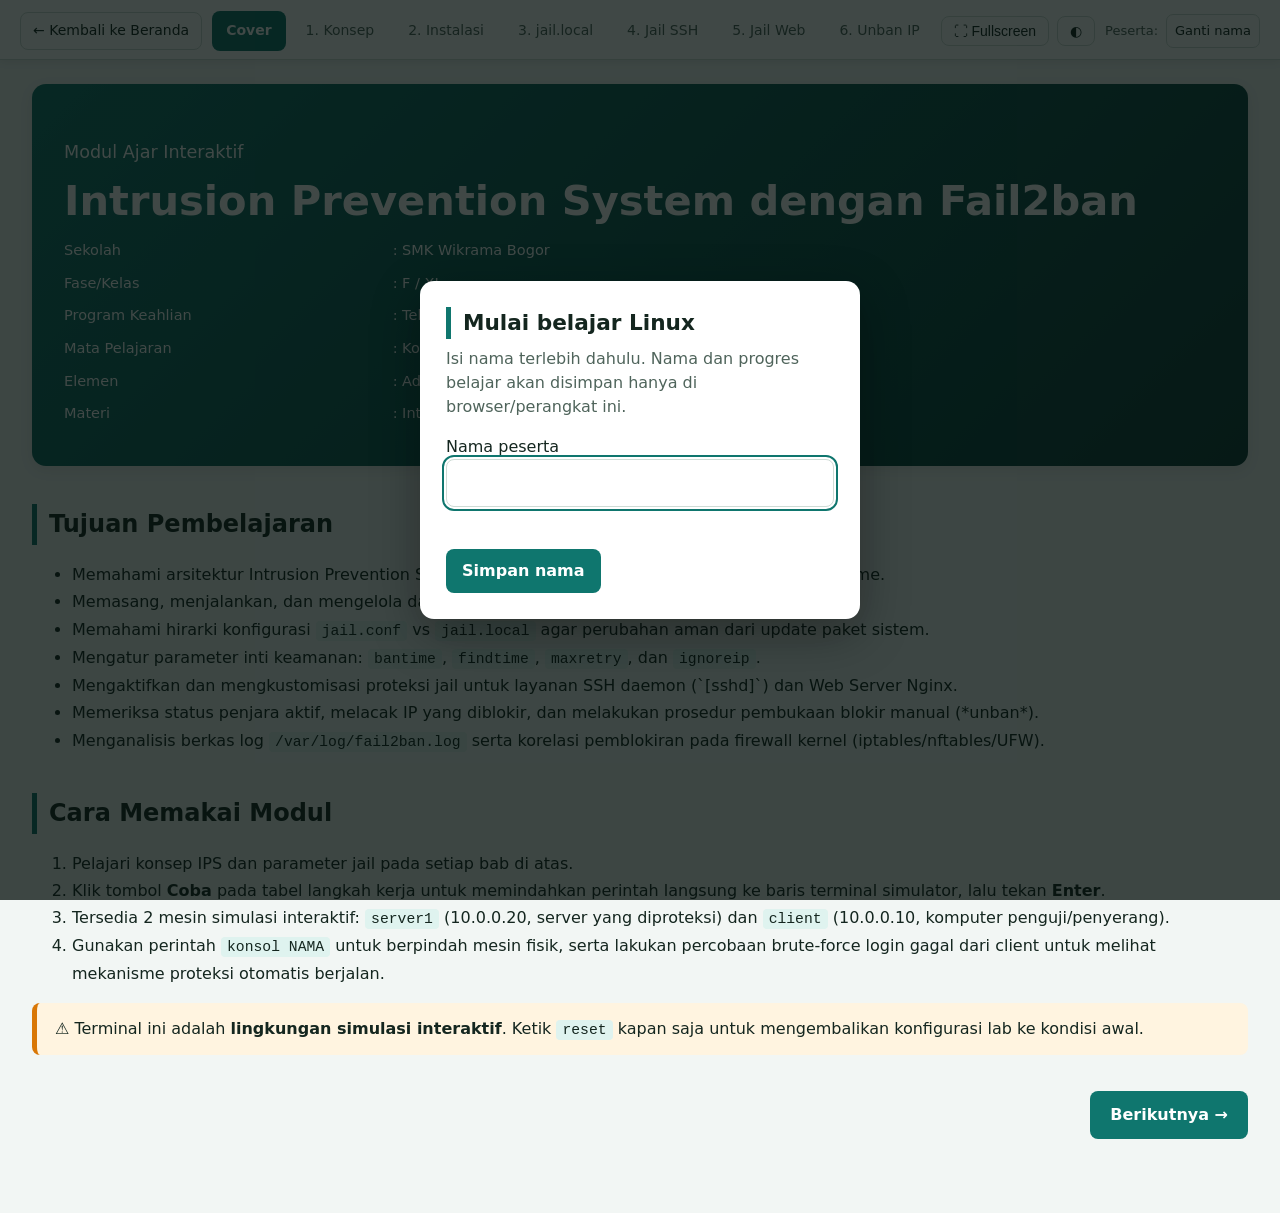
==== commit 2ba9b53c: "Add files via upload" ====
--- a/fail2ban.html
+++ b/fail2ban.html
@@ -75,6 +75,7 @@
   transition:background .2s;
 }
 .tg:hover{background:var(--acc)}
+.portal-link{text-decoration:none;white-space:nowrap}
 
 main{
   width:100%;
@@ -208,6 +209,7 @@
 <header>
   <div id="bar"></div>
   <div class="hw">
+    <a class="tg portal-link" href="index.html">← Kembali ke Beranda</a>
     <nav id="nav"></nav>
     <div class="actions">
       <button class="tg" id="btnFs" title="Toggle Layar Penuh">⛶ Fullscreen</button>
@@ -466,6 +468,7 @@
 </div>
 </main>
 
+<script src="local-progress.js"></script>
 <script>
 const ST = {
   b2: [
@@ -630,7 +633,7 @@
 
 const NET = { client: '10.0.0.10', server1: '10.0.0.20' };
 const PW = { siswa: 'siswa123', root: 'root123' };
-const CMDS = 'help clear reset konsol ls cd pwd cat cp mkdir touch rm chmod chown echo tee sed grep tail whoami hostname id date uname ip ping nc sudo apt systemctl fail2ban-client fail2ban-regex ufw ssh exit'.split(' ');
+const CMDS = 'help clear reset konsol ls cd pwd cat cp echo tee sed grep tail whoami hostname id date uname ping nc sudo apt systemctl fail2ban-client fail2ban-regex ssh exit'.split(' ');
 
 let S, stack, D, clk, ec, hist = [], hi = 0, pend = null, busy = 0;
 
@@ -1399,6 +1402,21 @@
 // Initialize module
 init();
 show(0);
+window.ASJ.registerState('lab', () => ({
+  S, stack, D, clk, ec, hist, log: Array.from(LOG.children).map(row => ({ text: row.textContent, className: row.className }))
+}), saved => {
+  if (!saved || !saved.S) return;
+  S = saved.S; stack = saved.stack || stack; D = saved.D || {}; clk = saved.clk || clk;
+  ec = saved.ec || 0; hist = saved.hist || []; hi = hist.length; pend = null; busy = 0;
+  LOG.replaceChildren();
+  (saved.log || []).forEach(row => {
+    const line = document.createElement('div');
+    if (['g', 'b', 'y', 'r', 'd'].includes(row.className)) line.className = row.className;
+    line.textContent = row.text;
+    LOG.appendChild(line);
+  });
+  chk(); setPs();
+});
 </script>
 </body>
 </html>
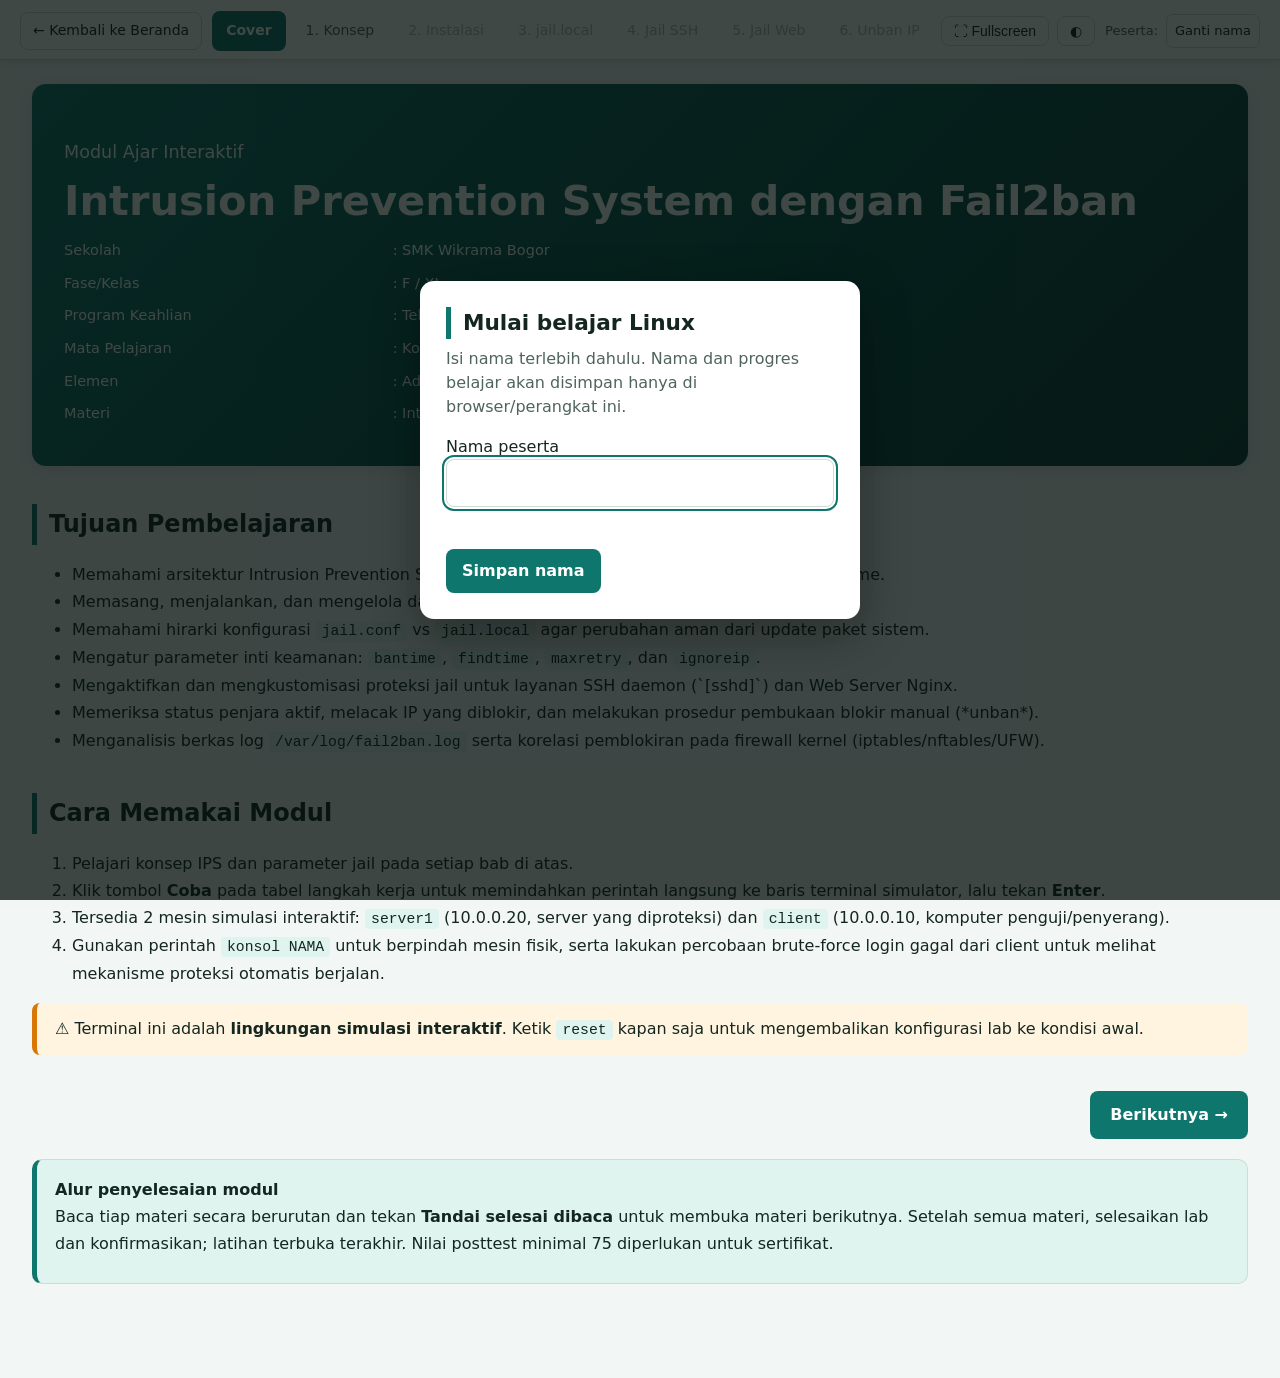
==== commit db4b17fd: "Add files via upload" ====
--- a/fail2ban.html
+++ b/fail2ban.html
@@ -57,7 +57,7 @@
 }
 #bar{height:3px;background:var(--pri);width:0;transition:width .3s}
 .hw{display:flex;align-items:center;gap:10px;padding:8px 20px;max-width:100%;width:100%}
-nav{display:flex;gap:6px;overflow-x:auto;flex:1;scrollbar-width:none}
+nav{display:flex;gap:6px;overflow-x:auto;flex:1;min-width:0;scrollbar-width:none}
 nav::-webkit-scrollbar{display:none}
 nav button{
   white-space:nowrap;border:0;background:none;color:var(--mut);
@@ -511,6 +511,7 @@
 const TB = document.getElementById('tbox');
 
 function show(i) {
+  if (!window.ASJ.canOpenTab(i)) { window.ASJ.notifyLocked(i); return; }
   tabs.forEach((t, k) => {
     if (k === i) t.classList.add('active');
     else t.classList.remove('active');
@@ -536,6 +537,7 @@
     TB.style.display = 'block';
   }
   window.scrollTo(0, 0);
+  window.ASJ.setActiveTab(i);
 }
 
 // Inisialisasi tombol navbar
